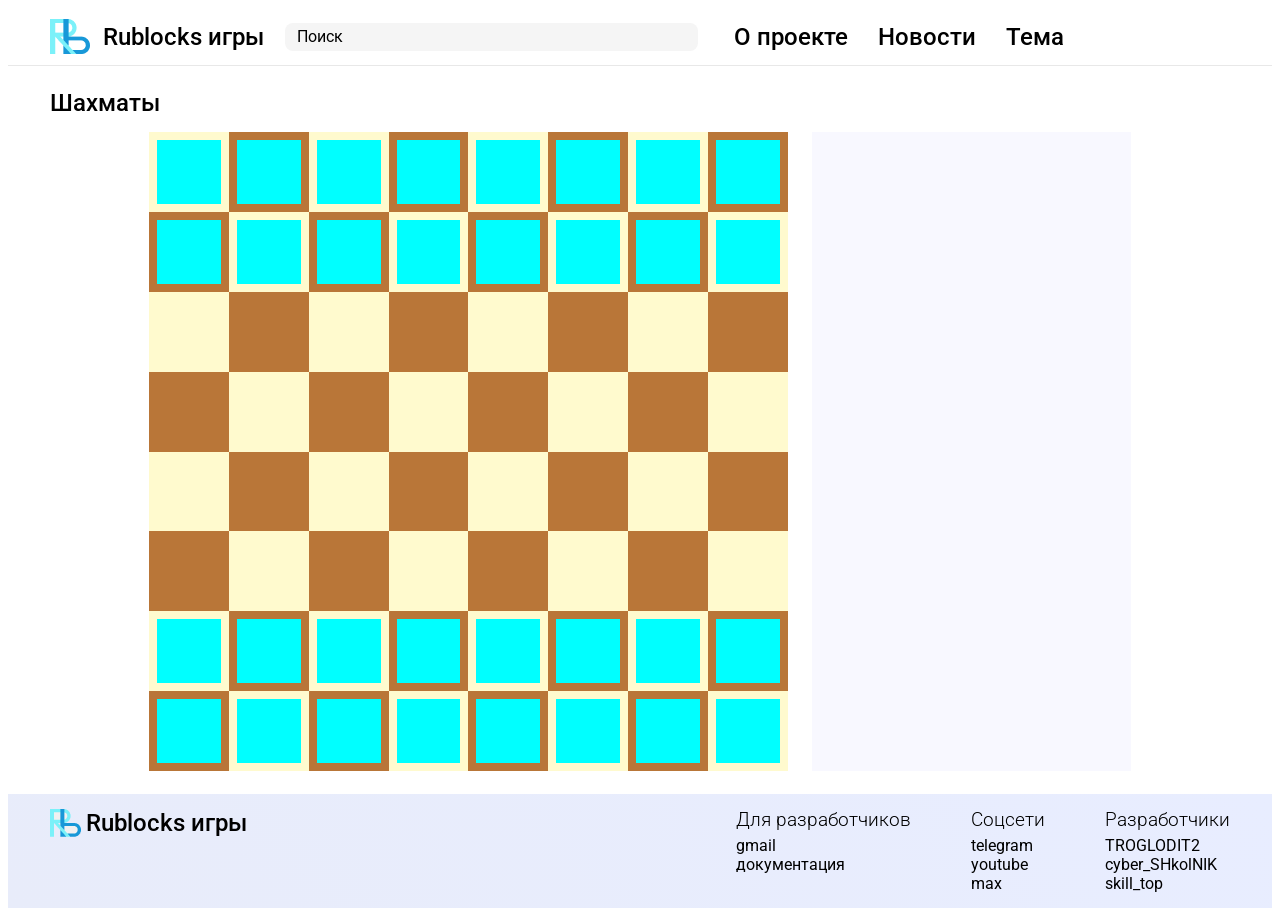
==== chess_game.html @ f79ee068 "Инициализирует файлы шахмат, добавляет классы фигур, класс клеток, а также добавляет начальную расст" ====
<!DOCTYPE html>
<html lang="ru">
<head>
    <meta charset="UTF-8">
    <meta name="viewport" content="width=device-width, initial-scale=1.0">
    <title>Rublocks игры</title>
    <link rel="stylesheet" href="style.css">
    <link href="https://fonts.googleapis.com/css2?family=Roboto:ital,wght@0,100..900;1,100..900&display=swap" rel="stylesheet">
</head>
<body>
    <header>
        <nav class="main_navbar">
            <a class="logo_button" href="index.html">
                <img src="src/picture/Logo.png" alt="">
            <h2>Rublocks игры</h2>
            </a>
            <div class="search">
                <p>Поиск</p>
            </div>
            <div class="nav_div">
                <button class="nav_buttons about">О проекте</button>
                <button class="nav_buttons news">Новости</button>
                <button class="nav_buttons theme">Тема</button>
            </div>
        </nav>
        <nav class="mobile_navbar">
            <a class="logo_button" href="index.html">
                <img src="src/picture/Logo.png" alt="Логотип">
                <h2>Rublocks игры</h2>
            </a>
            <div class="open_menu">
                <span class="open_menu_line"></span>
                <span class="open_menu_line"></span>
                <span class="open_menu_line"></span>
            </div>
            <ul class="menu_items">
                <li>
                    <a href="index.html">Главная</a>
                </li>
                <li>
                    <a href="">О проекте</a>
                </li>
                <li>
                    <a href="news.html">Новости</a>
                </li>
            </ul>
        </nav>  
    </header>
    <main>
        <div class="result_window">
            <p class="result">Результат</p>
        </div>
        <div class="game_wrapper">
            <h2>Шахматы</h2>
            <div class="game_content">
                <div class="chess_board"></div>
                <div class="chess_moves"></div>
            </div>
        </div>
    </main>
    <footer>
        <div class="mini_logo">
            <img src="src/picture/Mini-logo.png" alt="">
            <h2>Rublocks игры</h2>
        </div>
        <div class="for_creators">
            <div class="section_creators">
                <h3>Для разработчиков</h3>
                <a href="">gmail</a>
                <a href="">документация</a>
            </div>
            <div class="section_creators">
                <h3>Соцсети</h3>
                <a href="">telegram</a>
                <a href="">youtube</a>
                <a href="">max</a>
            </div>
            <div class="section_creators">
                <h3>Разработчики</h3>
                <a href="https://github.com/TROGLODIT2">TROGLODIT2</a>
                <a href="https://github.com/shkolnik1234">cyber_SHkolNIK</a>
                <a href="https://github.com/tavrikka-lab">skill_top</a>
            </div>
        </div>
    </footer>
    <script src="chess.js"></script>
</body>
</html>
---- style.css ----
body *  {
    /*outline: 1px dotted blueviolet;
    outline-offset: -1px;*/
    margin: 0;
    padding: 0;
    font-family: Roboto;
}

body {
    display: flex;
    flex-direction: column;
    justify-content: space-between;
    height: 100vh;
}
h2 {
    font-weight: 500;
}

h3 {
    font-weight: 300;
}

a {
    text-decoration: none;
    color: black;
}

.search {
    width: 34%;
    height: 28px;
    border-radius: 8px;
    background-color: #F5F5F5; 
    display: flex;
    justify-content: flex-start;
    align-items: center;
    padding-left: 12px;
}

header {
    width: 100%;
}

.main_navbar {
    display: flex;
    gap: 21px;
    align-items: center;
    height: 57px;
    padding-left: 42px;
    padding-right: 42px;
    border-bottom: 1px solid #e8e8e8;
}

.mobile_navbar {
    display: none;
    padding: 0 5vw;
    align-items: center;
    justify-content: space-between;
    position: relative;
}

.open_menu {
    height: 44px;
    width: 44px;
    display: flex;
    flex-direction: column;
    justify-content: space-around;
}

.open_menu_line {
    width: 100%;
    height: 3px;
    background-color: black;
}

.menu_items {
    position: absolute;
    top: 100%;
    left: 0;
    list-style-type: none;
    background-color: white;
    width: 100%;
    padding: 1em 5vw;
    display: none;
}

.menu_items li {
    margin: 5px 0;
}

.logo_button {
    display: flex;
    align-items: center;
    gap: 13px;
}

.nav_div {
    height: 100%;
    display: flex;
}

.nav_buttons {
    border: none;
    font-size: 24px;
    font-weight: 500;
    height: 100%;
    background-color: white;
    padding-left: 15px;
    padding-right: 15px;
}

.nav_buttons:hover {
    background-color: rgb(235, 235, 235);
}

main {
    padding: 23px 42px;
    flex-grow: 1;
}

.games_list {
    display: flex;
    justify-content: flex-start;
    gap: 15px;
    margin-top: 15px;
}

/*.game {
    width: 131px;
    height: 131px;
    background-color: #fafafa;
    border-radius: 10px;
}*/

.game {
    width: 160px;
    height: 160px;
    background-image: linear-gradient(45deg, #b2bad6, #dce2fa);
    border-radius: 10px;
    transition-property: outline;
    transition-duration: 0.4s;
    outline: 2px solid #dce2fa;
    background-position: center;
}

.game:hover {
    transition-property: outline;
    transition-duration: 0.5s;
    outline: 2px solid rgb(103, 34, 231);
}

.categories {
    padding-top: 23px;
}

.categories_background {
    height: 30px;
    margin-top: 15px;
    border-radius: 15px;
    padding: 5px;
    background-image: linear-gradient(45deg, #591abd, #b507b8, #f50c7d);
    width: fit-content;
    max-width: 100%;
    display: flex;
    gap: 5px;
}

.buttons_categories {
    border: none;
    border-radius: 10px;
    font-size: 18px;
    height: 100%;
    transition-property: background-color;
    transition-duration: 0.4s;
    background-color: #ffffffdf;
    padding-left: 10px;
    padding-right: 10px;
}

.buttons_categories:hover {
    transition-property: background-color;
    transition-duration: 0.5s;
    background-color: #fffffff8;
}


.collection {
    margin-top: 15px;
    gap: 15px;
    /* display: flex;
    justify-content: space-between; */
    display: grid;
    grid-template-columns: repeat(auto-fit, minmax(250px, 1fr));
}

.collection_game {
    /* width: 300px;
    height: 170px; */
    aspect-ratio: 1.76/1;
    background-image: linear-gradient(45deg, #b2bad6, #dce2fa);
    border-radius: 10px;
    transition-property: outline;
    transition-duration: 0.4s;
    outline: 2px solid #dce2fa;
    background-position: center;
}

.collection_game:hover {
    transition-property: outline;
    transition-duration: 0.5s;
    outline: 2px solid rgb(103, 34, 231);
}

footer {
    padding-top: 15px;
    padding-bottom: 15px;
    padding-left: 42px;
    padding-right: 42px;
    display: flex;
    align-items: flex-start;
    justify-content: space-between;
    /*background-color: #e8ecfa;*/
    background-image: linear-gradient(45deg, #e8ecfa, #e8edff);
}

.for_creators {
    display: flex;
    justify-content: space-between;
    gap: 60px;
   
}

.section_creators {
    display: flex;
    flex-direction: column;
}

.section_creators h3 {
    margin-bottom: 5px;
}

.mini_logo {
    display: flex;
    gap: 5px;
}

.nav_chess {
    margin-top: 15px;
    display: flex;

}

.nav_chess_button {
    border: none;
    background-color: white;
    padding-left: 15px;
    padding-right: 15px;
    height: 30px;
    font-size: 24px;
    font-weight: 400;
}

.nav_play {
    border-right: 1px solid rgb(201, 201, 201);
    border-left: 1px solid rgb(201, 201, 201);
}

.nav_tasks {
    border-right: 1px solid rgb(201, 201, 201);
}

.nav_news {
    border-right: 1px solid rgb(201, 201, 201);
}

.shashki_game {
    margin-top: 15px;
    margin-bottom: 15px;
    display: flex;
    justify-content: center;
    align-items: center;
    gap: 60px;
}

.board {
    width: 600px;
    aspect-ratio: 1/1;
    display: grid;
    grid-template-columns: repeat(8, 1fr);
    grid-template-rows: repeat(8, 1fr);
    background-color: #e8e8e8;
}

.info_game {
    width: 400px;
    height: 600px;
    display: flex;
    flex-direction: column;
    justify-content: space-between;
}

.players {
    height: 30%;
    background-image: linear-gradient(45deg, #e8ecfa, #e8edff);
}

.moves {
    height: 60%;
    background-image: linear-gradient(45deg, #e8ecfa, #e8edff);
    padding: 10px;
    overflow-y: auto;
}

.moves table {
    width: 100%;
}

.table_number {
    padding: 10px;
    width: 15%;
    background-color: #fafbff;
    text-align: center;
}

.table_move {
    background-color: #ffffff;
    padding: 10px;
    width: 42.5%;
}


.white {
    background-color: #ffface;
    display: flex;
    justify-content: center;
    align-items: center;
}

.black {
    background-color: rgb(185, 118, 56);
    display: flex;
    justify-content: center;
    align-items: center;
}

.checker_white {
    background-color: white;
    width: 80%;
    height: 80%;
    border-radius: 50%;
    outline: 3px solid rgb(204, 204, 204);
}

.checker_black {
    background-color: rgb(59, 59, 59);
    width: 80%;
    height: 80%;
    border-radius: 50%;
    outline: 3px solid rgb(95, 95, 95);
}

.move_cell {
    background-color: #85df5c;
}

.king {
    outline: 3px solid rgb(255, 251, 39)
}

.result_window {
    width: 300px;
    height: 5em;
    border-radius: 1em;
    border: 3px solid #cfd9ff;
    background-color: white;
    display: none;
    justify-content: center;
    align-items: center;
    position: absolute;
    top: 50%;
    left: 50%;
    transform: translate(-50%, -50%);
    z-index: 21;
}

.memo {
    height: 100%;
    display: flex;
    flex-direction: column;
}

.memo_game {
    margin-top: 15px;
    display: flex;
    justify-content: space-between;
    align-items: center;
    flex-grow: 1;
}

.memo_cards {
    aspect-ratio: 1.2/1;
    height: 100%;
    border-radius: 20px;
    display: grid;
    grid-template-columns: repeat(5, 1fr);
    grid-template-rows: repeat(4, 1fr);
    gap: 10px;
    box-sizing: border-box;
    /* padding: 20px; */
    /* box-shadow: 0px 0px 40px 0px rgb(220, 220, 255);
    outline: 2px solid rgb(220, 220, 255);
    outline-offset: -2px; */
}

.memo_card {
    border-radius: 20px;
    position: relative;
    perspective: 400px;
}

.card_front {
    width: 100%;
    height: 100%;
    border-radius: 20px;
    position: absolute;
    background-color: mediumpurple;
    backface-visibility: hidden;
    transition-property: transform;
    transition-duration: 0.8s;
    transition-timing-function: ease;
    transform: rotateY(0deg);
}

.card_behind {
    width: 100%;
    height: 100%;
    border-radius: 20px;
    position: absolute;
    backface-visibility: hidden;
    pointer-events: none;
    transition-property: transform;
    transition-timing-function: ease;
    transition-duration: 0.8s;
    transform: rotateY(180deg);
}

/* .memo_card:hover .card_front {
    transform: rotateY(180deg);
}

.memo_card:hover .card_behind {
    transform: rotateY(360deg);
} */


.memo_player {
    width: 20%;
    height: 100%;
    display: flex;
    flex-direction: column;
    align-items: center;
    justify-content: space-between;
    padding: 20px;
    border-radius: 20px;
    box-sizing: border-box;
    outline: 2px solid rgb(220, 220, 255);
    outline-offset: -2px;
    /* box-shadow: 0px 0px 40px 0px rgb(220, 220, 255); */
}

.taken_cards {
    background-color: #e8edff;
    width: 100%;
    height: 80%;
    border-radius: 20px;
    box-sizing: border-box;
    padding: 10px;
    display: flex;
    justify-content: center;
    align-items: center;
    font-size: 24px;
}

.turn_first {
    font-size: 24px;
}

.turn_second {
    font-size: 24px;
    display: none;
}

.news_list {
    margin-top: 15px;
}

.news_text {
    font-size: 20px;
}

.news_text span {
    color: grey;
}

.game_wrapper {
    height: 100%;
    min-height: 500px;
    display: flex;
    flex-direction: column;
}

.game_content {
    box-sizing: border-box;
    margin-top: 15px;
    flex-grow: 1;
    display: flex;
    justify-content: center;
    align-items: center;
    gap: 2%;
}

.chess_board {
    height: 100%;
    aspect-ratio: 1/1;
    background-color: lightblue;
    display: grid;
    grid-template-columns: repeat(8, 1fr);
    grid-template-rows: repeat(8, 1fr);
}

.chess_moves {
    height: 100%;
    aspect-ratio: 1/2;
    background-color: ghostwhite;
}

.chess_piece {
    background-color: cyan;
    width: 80%;
    height: 80%;
}

@media (max-width: 768px) {
    .main_navbar {
        display: none;
    }

    .mobile_navbar {
        display: flex;
    }

    footer {
        flex-direction: column;
        gap: 25px;
        padding: 15px 5vw;
    }

    .for_creators {
        flex-direction: column;
        gap: 20px;
    }

    .shashki_game {
        flex-direction: column;
    }

    .board {
        width: 90vw;
    }

    .info_game {
        width: 90vw;
        gap: 10vw;
        height: auto;
    }

    .shashki_game {
        margin: 10vw;
    }

    main {
        padding: 15px 5vw;
        flex-grow: 1s;
    }

    .checker_white {
        outline: 2px solid rgb(204, 204, 204)
    }

    .checker_black {
        outline: 2px solid rgb(95, 95, 95);
    }

    .king {
        outline: 2px solid rgb(255, 251, 39)
    }

    .moves {
        max-height: 300px;
    }

    .game {
        outline-offset: -2px;
    }

    .categories_background {
        /* width: 100%; */
        overflow-x: auto;
        scrollbar-width: none;
    }

    .games_list {
        overflow-x: auto;
        scrollbar-width: none;
    }

    .memo_game {
        flex-direction: column;
        gap: 20px;
    }

    .memo_player {
        width: 100%;
        height: 180px;
    }

    .memo_cards {
        width: 100%;
        height: auto;
        grid-template-columns: repeat(4, 1fr);
        grid-template-rows: repeat(5, 1fr);
        aspect-ratio: 1/1;
    }

    .taken_cards {
        height: 90px;
    }

    .card_front {
        border-radius: 10px;
    }

    .card_behind {
        border-radius: 10px;
    }
}
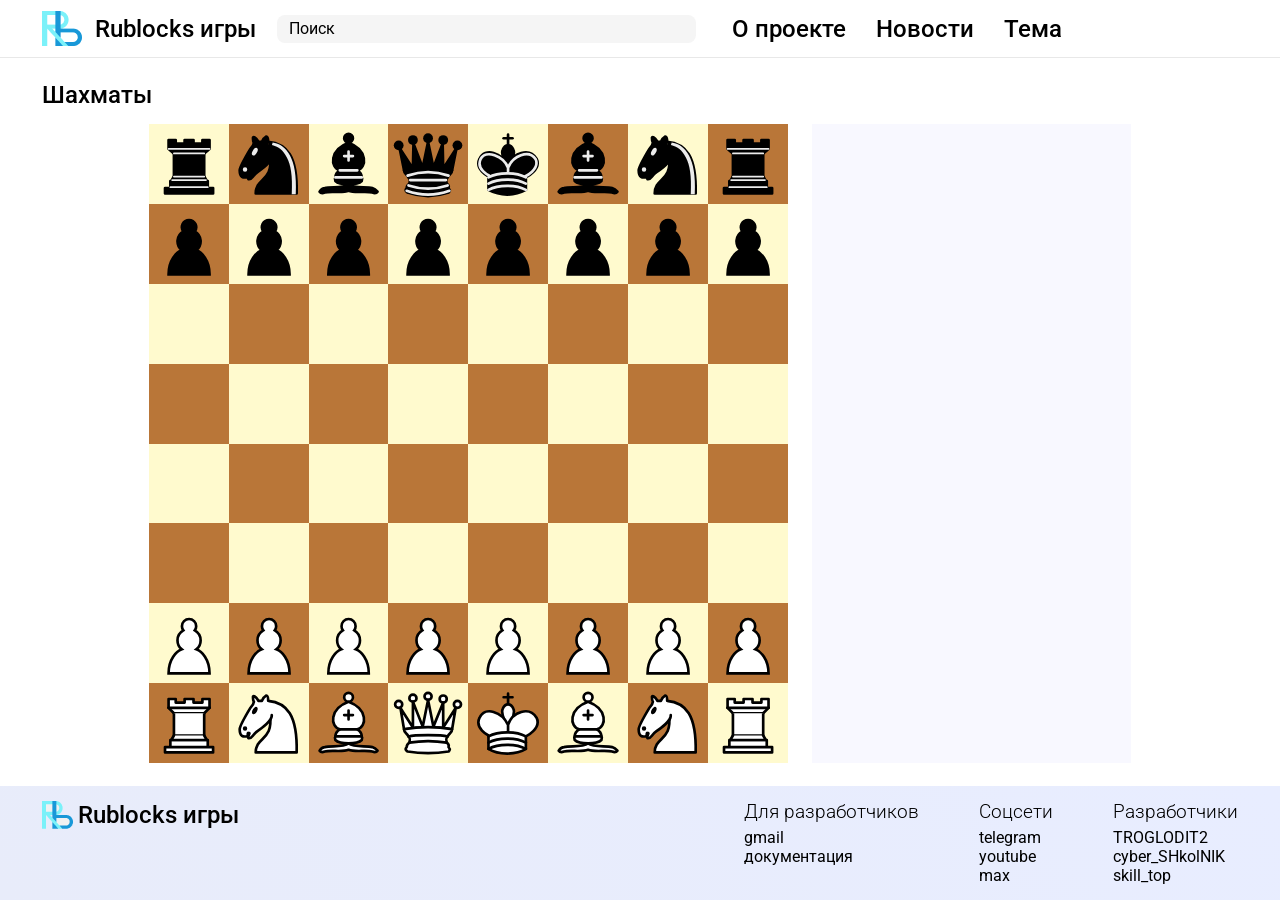
==== commit afcd0fe9: "Добавляет шахматы в меню, доделывает геймплей шахмат, за исключением превращения пешки" ====
--- a/chess_game.html
+++ b/chess_game.html
@@ -50,6 +50,16 @@
         <div class="result_window">
             <p class="result">Результат</p>
         </div>
+        <div class="chess_modal">
+            <div class="modal_window">
+                <p>Выберите фигуру</p>
+                <div class="chose_piece"></div>
+                <div class="chose_piece"></div>
+                <div class="chose_piece"></div>
+                <div class="chose_piece"></div>
+            </div>
+            
+        </div>
         <div class="game_wrapper">
             <h2>Шахматы</h2>
             <div class="game_content">
--- a/style.css
+++ b/style.css
@@ -11,6 +11,8 @@
     flex-direction: column;
     justify-content: space-between;
     height: 100vh;
+    margin: 0;
+    padding: 0;
 }
 h2 {
     font-weight: 500;
@@ -140,12 +142,49 @@
     transition-duration: 0.4s;
     outline: 2px solid #dce2fa;
     background-position: center;
-}
+    position: relative;
+}
+
+/*Заменить на дочерний элемент позже*/
+/* .game::before {
+    content: "i";
+    font-size: 18px;
+    color: rgb(103, 34, 231);
+    background-color: white;
+    outline: 2px solid rgb(103, 34, 231);
+    outline-offset: -2px;
+    position: absolute;
+    top: 4px;
+    left: calc(100% - 28px);
+    width: 24px;
+    height: 24px;
+    display: none;
+    align-items: center;
+    justify-content: center;
+    border-radius: 12px;
+    pointer-events: all;
+}
+
+.game:hover::before {
+    display: flex;
+} */
 
 .game:hover {
     transition-property: outline;
     transition-duration: 0.5s;
     outline: 2px solid rgb(103, 34, 231);
+}
+
+.new_game {
+    font-size: 12px;
+    font-weight: bold;
+    color: white;
+    background-color: rgb(103, 34, 231);
+    width: fit-content;
+    padding: 2px 10px;
+    border-radius: 10px;
+    float: right;
+    margin: 4px;
 }
 
 .categories {
@@ -521,7 +560,7 @@
 .chess_board {
     height: 100%;
     aspect-ratio: 1/1;
-    background-color: lightblue;
+    background-color: ghostwhite;
     display: grid;
     grid-template-columns: repeat(8, 1fr);
     grid-template-rows: repeat(8, 1fr);
@@ -534,9 +573,40 @@
 }
 
 .chess_piece {
-    background-color: cyan;
-    width: 80%;
-    height: 80%;
+    pointer-events: none;
+    width: 100%;
+    height: 100%;
+    background-size: cover;
+}
+
+.cell {
+    position: relative;
+}
+
+.move_marker {
+    position: absolute;
+    top: 50%;
+    left: 50%;
+    transform: translate(-50%, -50%);
+    width: 30%;
+    height: 30%;
+    border-radius: 50%;
+    background-color: rgba(97, 173, 67, 0.8);
+    pointer-events: none;
+}
+
+.chess_modal {
+    position: absolute;
+    top: 0;
+    left: 0;
+    width: 100%;
+    height: 100%;
+    background-color: rgba(0, 0, 0, 0.3);
+    z-index: 2;
+    display: flex;
+    align-items: center;
+    justify-content: center;
+    display: none;
 }
 
 @media (max-width: 768px) {
